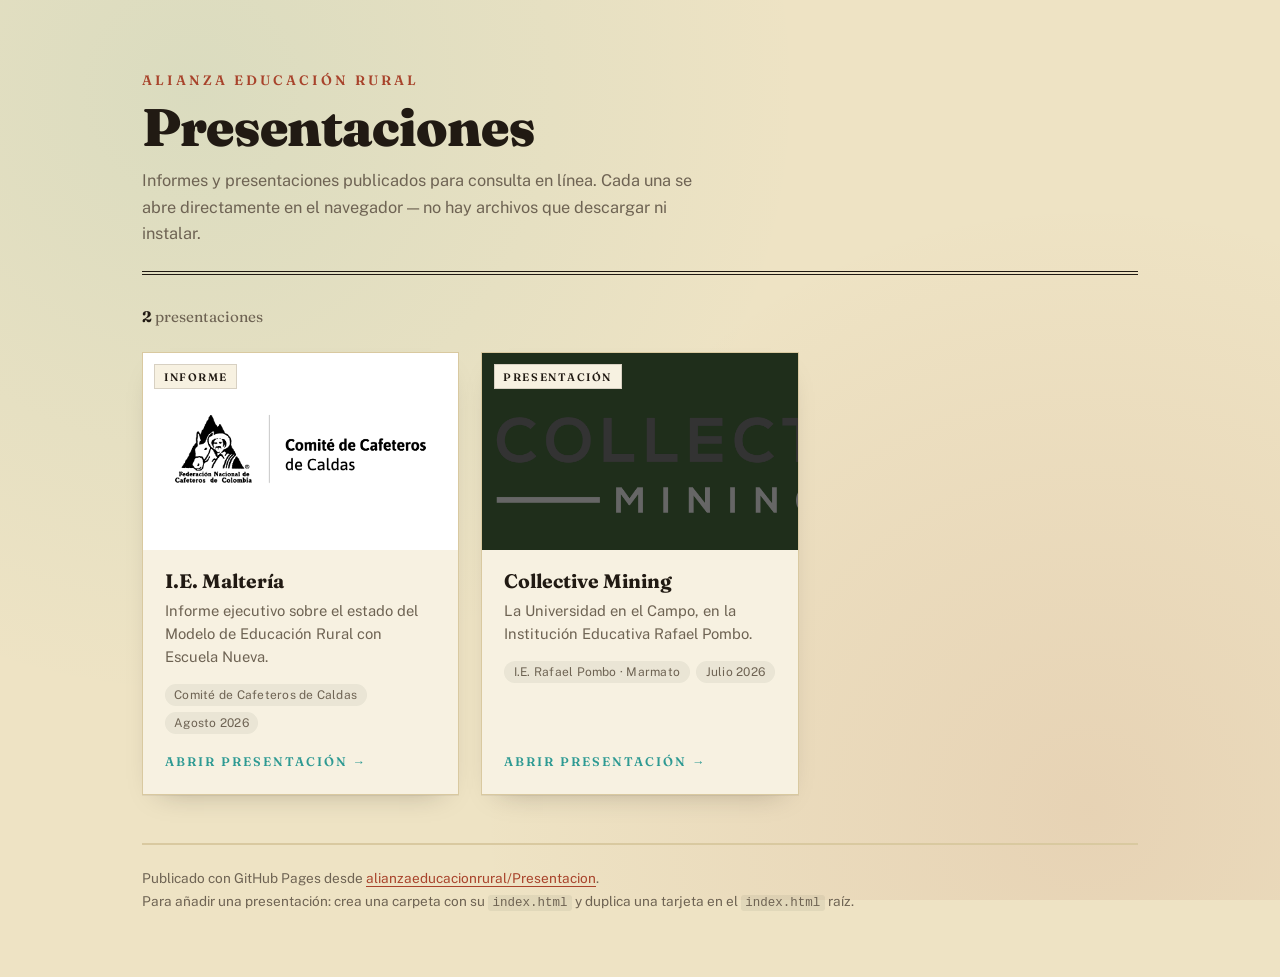
==== index.html @ 2e2f595a "Mejorar el hub e independizar la publicación de Pages Índice raíz: - Tema oscuro, foco visible, enla" ====
<!DOCTYPE html>
<html lang="es">
<head>
<meta charset="UTF-8">
<meta name="viewport" content="width=device-width, initial-scale=1.0">
<title>Presentaciones &mdash; Alianza Educación Rural</title>
<meta name="description" content="Índice de presentaciones e informes publicados por la Alianza Educación Rural. Cada presentación se abre en el navegador, sin descargas.">
<meta name="theme-color" content="#1F2E1B" media="(prefers-color-scheme: light)">
<meta name="theme-color" content="#0F0D09" media="(prefers-color-scheme: dark)">
<meta property="og:type" content="website">
<meta property="og:title" content="Presentaciones — Alianza Educación Rural">
<meta property="og:description" content="Índice de presentaciones e informes publicados por la Alianza Educación Rural.">
<meta property="og:locale" content="es_CO">
<link rel="icon" href="data:image/svg+xml,%3Csvg xmlns='http://www.w3.org/2000/svg' viewBox='0 0 32 32'%3E%3Crect width='32' height='32' rx='7' fill='%231F2E1B'/%3E%3Crect x='6.5' y='8' width='19' height='12.5' rx='2' fill='%23F7F1E1'/%3E%3Crect x='15' y='21.5' width='2' height='3.5' fill='%23F7F1E1'/%3E%3Cpath d='M10 26h12' stroke='%23F7F1E1' stroke-width='2' stroke-linecap='round'/%3E%3C/svg%3E">
<link rel="preconnect" href="https://fonts.googleapis.com">
<link rel="preconnect" href="https://fonts.gstatic.com" crossorigin>
<link href="https://fonts.googleapis.com/css2?family=Fraunces:opsz,wght@9..144,400;9..144,500;9..144,600;9..144,700;9..144,900&family=Public+Sans:wght@400;500;600;700&display=swap" rel="stylesheet">
<style>
  :root{
    --paper:#F7F1E1;
    --paper-deep:#EEE3C4;
    --ink:#211A13;
    --forest:#1F2E1B;
    --clay:#A8432B;
    --teal:#2E9A93;
    --muted:#6E6353;
    --rule:#D9C9A0;
    --chip:rgba(31,46,27,.06);
    --shadow-1:0 1px 0 rgba(33,26,19,.06), 0 12px 28px -18px rgba(33,26,19,.35);
    --shadow-2:0 2px 0 rgba(33,26,19,.08), 0 20px 38px -18px rgba(33,26,19,.45);
    --display:'Fraunces', Georgia, serif;
    --body:'Public Sans', system-ui, sans-serif;
  }

  @media (prefers-color-scheme: dark){
    :root{
      --paper:#1A160F;
      --paper-deep:#12100B;
      --ink:#F2E9D6;
      --forest:#9CC08C;
      --clay:#E8886C;
      --teal:#5FC7BF;
      --muted:#A2957F;
      --rule:#3B3325;
      --chip:rgba(242,233,214,.07);
      --shadow-1:0 1px 0 rgba(0,0,0,.4), 0 12px 28px -18px rgba(0,0,0,.9);
      --shadow-2:0 2px 0 rgba(0,0,0,.5), 0 20px 38px -18px rgba(0,0,0,1);
    }
  }

  *{box-sizing:border-box;}
  html{scroll-behavior:smooth;}
  html,body{margin:0;min-height:100%;}
  body{
    font-family:var(--body);
    color:var(--ink);
    background:
      radial-gradient(circle at 15% 10%, rgba(46,154,147,.10), transparent 45%),
      radial-gradient(circle at 85% 90%, rgba(168,67,43,.10), transparent 45%),
      var(--paper-deep);
    background-attachment:fixed;
    -webkit-font-smoothing:antialiased;
    text-rendering:optimizeLegibility;
  }
  a{color:inherit;text-decoration:none;}
  img{display:block;max-width:100%;}
  :focus-visible{outline:3px solid var(--clay);outline-offset:3px;}

  .skip{
    position:absolute;left:-9999px;top:0;
    background:var(--paper);color:var(--ink);
    padding:.7rem 1rem;border:1px solid var(--rule);z-index:10;
  }
  .skip:focus{left:1rem;top:1rem;}
  .sr-only{position:absolute;width:1px;height:1px;overflow:hidden;clip:rect(0 0 0 0);white-space:nowrap;}

  .wrap{max-width:1060px;margin:0 auto;padding:clamp(2.5rem,6vw,4.5rem) clamp(1.1rem,4vw,2rem) 4rem;}

  header{
    border-bottom:4px double var(--ink);
    padding-bottom:1.6rem;
    margin-bottom:2rem;
  }
  .kicker{
    font-family:var(--display);
    font-size:.85rem;
    font-weight:600;
    letter-spacing:.22em;
    text-transform:uppercase;
    color:var(--clay);
    margin:0 0 .7rem;
  }
  h1{
    font-family:var(--display);
    font-weight:900;
    font-size:clamp(2rem,5vw,3.3rem);
    line-height:1.05;
    letter-spacing:-.015em;
    margin:0;
  }
  .sub{
    margin:.8rem 0 0;
    color:var(--muted);
    max-width:58ch;
    font-size:1.02rem;
    line-height:1.6;
  }

  /* ---------- Barra de control ---------- */
  .toolbar{
    display:flex;
    flex-wrap:wrap;
    align-items:center;
    gap:.9rem 1.2rem;
    margin-bottom:1.6rem;
  }
  .count{
    font-family:var(--display);
    font-size:.95rem;
    color:var(--muted);
    margin:0;
  }
  .count b{color:var(--ink);font-weight:700;}

  .search{
    margin-left:auto;
    position:relative;
    flex:1 1 200px;
    max-width:290px;
  }
  .search input{
    width:100%;
    font-family:inherit;
    font-size:.92rem;
    color:var(--ink);
    background:var(--paper);
    border:1px solid var(--rule);
    border-radius:2px;
    padding:.6rem .8rem .6rem 2.1rem;
  }
  .search input::placeholder{color:var(--muted);opacity:.85;}
  .search input:focus{border-color:var(--clay);}
  .search svg{
    position:absolute;left:.7rem;top:50%;transform:translateY(-50%);
    width:14px;height:14px;stroke:var(--muted);fill:none;stroke-width:2;
    pointer-events:none;
  }
  /* La búsqueda sólo aparece cuando el JS la habilita. */
  .search[hidden]{display:none;}

  /* ---------- Tarjetas ---------- */
  .grid{
    display:grid;
    grid-template-columns:repeat(auto-fill,minmax(290px,1fr));
    gap:1.4rem;
    list-style:none;
    margin:0;
    padding:0;
  }

  .card{
    display:flex;
    flex-direction:column;
    height:100%;
    background:var(--paper);
    border:1px solid var(--rule);
    box-shadow:var(--shadow-1);
    transition:transform .18s ease, box-shadow .18s ease, border-color .18s ease;
  }
  .card:hover,.card:focus-visible{
    transform:translateY(-4px);
    box-shadow:var(--shadow-2);
    border-color:var(--clay);
  }

  .thumb{
    position:relative;
    aspect-ratio:16/10;
    display:flex;
    align-items:center;
    justify-content:center;
    background:#1F2E1B;
    overflow:hidden;
  }
  .thumb img{width:100%;height:100%;object-fit:cover;}
  .thumb.plate{background:#fff;padding:1.6rem 1.8rem;}
  .thumb.plate img{object-fit:contain;}

  .tag{
    position:absolute;top:.7rem;left:.7rem;
    font-family:var(--display);
    font-size:.68rem;
    font-weight:600;
    letter-spacing:.14em;
    text-transform:uppercase;
    color:#211A13;
    background:#F7F1E1;
    border:1px solid rgba(33,26,19,.15);
    padding:.28rem .55rem;
  }

  .card-body{padding:1.25rem 1.35rem 1.45rem;display:flex;flex-direction:column;gap:.45rem;flex:1;}
  .card-title{font-family:var(--display);font-weight:700;font-size:1.22rem;line-height:1.2;margin:0;}
  .card-desc{color:var(--muted);font-size:.92rem;line-height:1.55;margin:0;}

  .card-facts{
    display:flex;flex-wrap:wrap;gap:.4rem;
    margin:.5rem 0 0;padding:0;list-style:none;
  }
  .card-facts li{
    font-size:.75rem;
    letter-spacing:.02em;
    color:var(--muted);
    background:var(--chip);
    border-radius:999px;
    padding:.24rem .6rem;
  }

  .card-meta{
    margin:auto 0 0;
    padding-top:.85rem;
    font-family:var(--display);
    font-size:.78rem;
    font-weight:600;
    letter-spacing:.16em;
    text-transform:uppercase;
    color:var(--teal);
    transition:color .18s ease;
  }
  .card:hover .card-meta,.card:focus-visible .card-meta{color:var(--clay);}

  .empty{
    display:none;
    padding:2.5rem 0;
    color:var(--muted);
    font-size:.95rem;
  }
  .empty.on{display:block;}

  footer{
    margin-top:3rem;
    padding-top:1.4rem;
    border-top:2px solid var(--rule);
    color:var(--muted);
    font-size:.85rem;
    line-height:1.7;
  }
  footer a{color:var(--clay);text-decoration:underline;text-underline-offset:3px;}
  footer code{
    font-size:.92em;
    background:var(--chip);
    padding:.1em .35em;
    border-radius:3px;
  }

  @media (prefers-reduced-motion: reduce){
    html{scroll-behavior:auto;}
    *{transition:none !important;}
    .card:hover{transform:none;}
  }
</style>
</head>
<body>
  <a class="skip" href="#listado">Saltar al listado</a>

  <div class="wrap">
    <header>
      <p class="kicker">Alianza Educación Rural</p>
      <h1>Presentaciones</h1>
      <p class="sub">Informes y presentaciones publicados para consulta en línea. Cada una se abre directamente en el navegador &mdash; no hay archivos que descargar ni instalar.</p>
    </header>

    <div class="toolbar">
      <p class="count"><b id="total">2</b> <span id="total-label">presentaciones</span></p>
      <div class="search" id="search-box" hidden>
        <svg viewBox="0 0 24 24" aria-hidden="true"><circle cx="11" cy="11" r="7"/><path d="M20 20l-3.5-3.5"/></svg>
        <label class="sr-only" for="q">Buscar presentación</label>
        <input id="q" type="search" placeholder="Buscar por título o entidad…" autocomplete="off">
      </div>
    </div>

    <ul class="grid" id="listado">
      <li data-search="I.E. Maltería informe ejecutivo escuela nueva comité de cafeteros de caldas manizales educación rural">
        <a class="card" href="./malteria/">
          <div class="thumb plate">
            <img src="./malteria/comite-cafeteros.png" alt="" width="320" height="200" loading="lazy">
            <span class="tag">Informe</span>
          </div>
          <div class="card-body">
            <h2 class="card-title">I.E. Maltería</h2>
            <p class="card-desc">Informe ejecutivo sobre el estado del Modelo de Educación Rural con Escuela Nueva.</p>
            <ul class="card-facts">
              <li>Comité de Cafeteros de Caldas</li>
              <li>Agosto 2026</li>
            </ul>
            <p class="card-meta">Abrir presentación &rarr;</p>
          </div>
        </a>
      </li>

      <li data-search="collective mining universidad en el campo institución educativa rafael pombo marmato caldas">
        <a class="card" href="./collective-mining/">
          <div class="thumb">
            <img src="./collective-mining/collective-mining-logo.png" alt="" width="320" height="200" loading="lazy">
            <span class="tag">Presentación</span>
          </div>
          <div class="card-body">
            <h2 class="card-title">Collective Mining</h2>
            <p class="card-desc">La Universidad en el Campo, en la Institución Educativa Rafael Pombo.</p>
            <ul class="card-facts">
              <li>I.E. Rafael Pombo &middot; Marmato</li>
              <li>Julio 2026</li>
            </ul>
            <p class="card-meta">Abrir presentación &rarr;</p>
          </div>
        </a>
      </li>
    </ul>

    <p class="empty" id="empty">Ninguna presentación coincide con la búsqueda.</p>

    <footer>
      Publicado con GitHub Pages desde <a href="https://github.com/alianzaeducacionrural/Presentacion">alianzaeducacionrural/Presentacion</a>.<br>
      Para añadir una presentación: crea una carpeta con su <code>index.html</code> y duplica una tarjeta en el <code>index.html</code> raíz.
    </footer>
  </div>

  <script>
    (function(){
      var items = Array.prototype.slice.call(document.querySelectorAll('#listado > li'));
      var total = document.getElementById('total');
      var label = document.getElementById('total-label');
      var empty = document.getElementById('empty');
      var box   = document.getElementById('search-box');
      var input = document.getElementById('q');

      function setCount(n){
        total.textContent = n;
        label.textContent = n === 1 ? 'presentación' : 'presentaciones';
      }

      setCount(items.length);

      // La búsqueda sólo vale la pena cuando hay varias tarjetas.
      if (items.length < 3) return;
      box.hidden = false;

      function normalize(s){
        return s.toLowerCase().normalize('NFD').replace(/[\u0300-\u036f]/g, '');
      }

      input.addEventListener('input', function(){
        var q = normalize(input.value.trim());
        var shown = 0;
        items.forEach(function(li){
          var hay = normalize(li.dataset.search + ' ' + li.textContent);
          var match = !q || hay.indexOf(q) !== -1;
          li.hidden = !match;
          if (match) shown++;
        });
        setCount(shown);
        empty.classList.toggle('on', shown === 0);
      });
    })();
  </script>
</body>
</html>
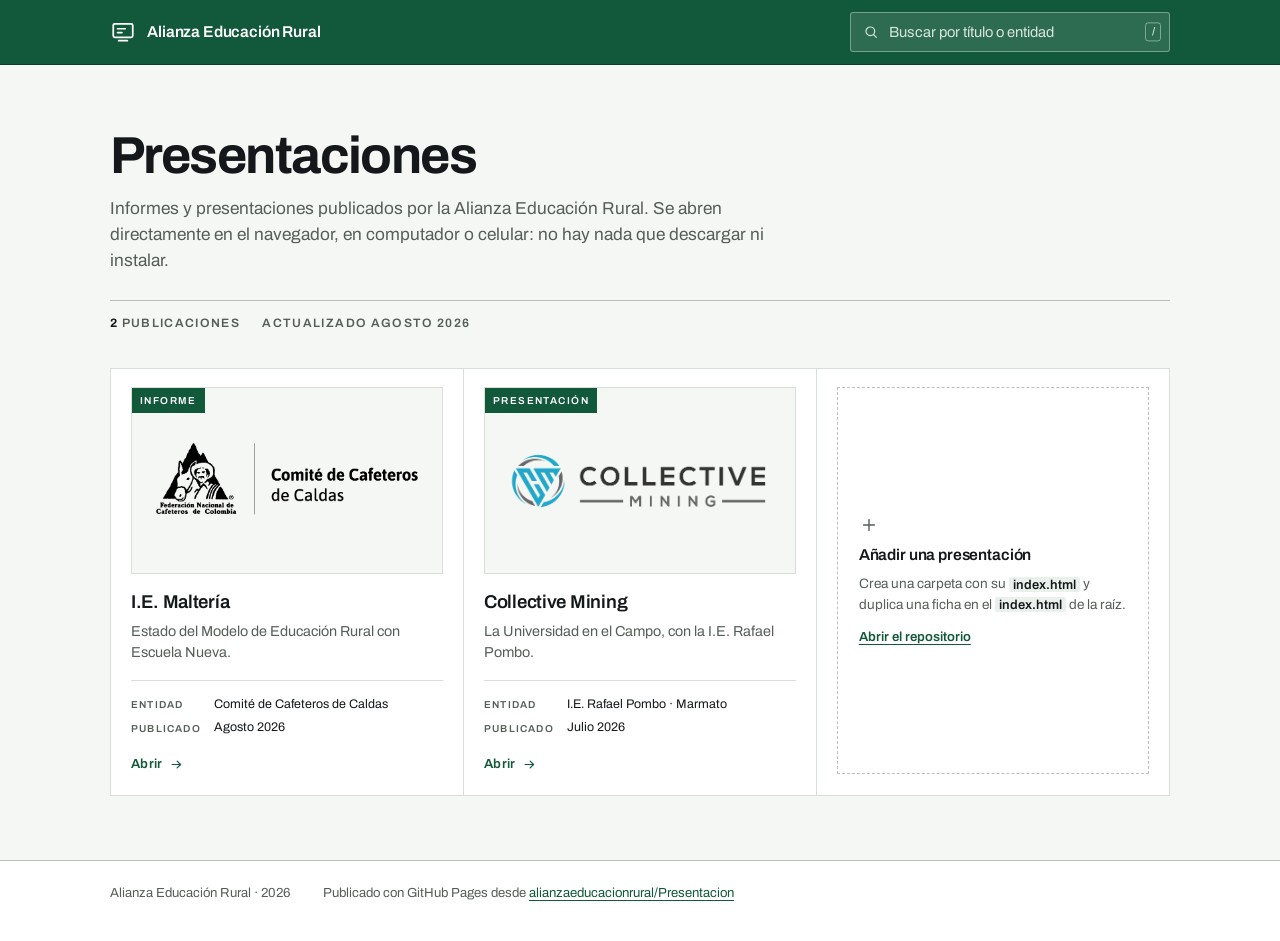
==== commit ac111cb0: "Rediseñar el índice raíz como pliego institucional Se reemplaza el mundo visual anterior (papel crem" ====
--- a/index.html
+++ b/index.html
@@ -3,363 +3,471 @@
 <head>
 <meta charset="UTF-8">
 <meta name="viewport" content="width=device-width, initial-scale=1.0">
-<title>Presentaciones &mdash; Alianza Educación Rural</title>
-<meta name="description" content="Índice de presentaciones e informes publicados por la Alianza Educación Rural. Cada presentación se abre en el navegador, sin descargas.">
-<meta name="theme-color" content="#1F2E1B" media="(prefers-color-scheme: light)">
-<meta name="theme-color" content="#0F0D09" media="(prefers-color-scheme: dark)">
+<title>Presentaciones · Alianza Educación Rural</title>
+<meta name="description" content="Repositorio de presentaciones e informes de la Alianza Educación Rural. Se abren en el navegador, sin descargas ni instalaciones.">
+<meta name="theme-color" content="#12583A">
 <meta property="og:type" content="website">
-<meta property="og:title" content="Presentaciones — Alianza Educación Rural">
-<meta property="og:description" content="Índice de presentaciones e informes publicados por la Alianza Educación Rural.">
+<meta property="og:title" content="Presentaciones · Alianza Educación Rural">
+<meta property="og:description" content="Repositorio de presentaciones e informes de la Alianza Educación Rural.">
 <meta property="og:locale" content="es_CO">
-<link rel="icon" href="data:image/svg+xml,%3Csvg xmlns='http://www.w3.org/2000/svg' viewBox='0 0 32 32'%3E%3Crect width='32' height='32' rx='7' fill='%231F2E1B'/%3E%3Crect x='6.5' y='8' width='19' height='12.5' rx='2' fill='%23F7F1E1'/%3E%3Crect x='15' y='21.5' width='2' height='3.5' fill='%23F7F1E1'/%3E%3Cpath d='M10 26h12' stroke='%23F7F1E1' stroke-width='2' stroke-linecap='round'/%3E%3C/svg%3E">
+<link rel="icon" href="data:image/svg+xml,%3Csvg xmlns='http://www.w3.org/2000/svg' viewBox='0 0 24 24'%3E%3Crect width='24' height='24' rx='4' fill='%2312583A'/%3E%3Cg fill='none' stroke='%23fff' stroke-width='1.6' stroke-linecap='round'%3E%3Crect x='4' y='5.5' width='16' height='11' rx='1.5'/%3E%3Cpath d='M8.5 19h7M7.5 9.5h6M7.5 12.5h3.5'/%3E%3C/g%3E%3C/svg%3E">
 <link rel="preconnect" href="https://fonts.googleapis.com">
 <link rel="preconnect" href="https://fonts.gstatic.com" crossorigin>
-<link href="https://fonts.googleapis.com/css2?family=Fraunces:opsz,wght@9..144,400;9..144,500;9..144,600;9..144,700;9..144,900&family=Public+Sans:wght@400;500;600;700&display=swap" rel="stylesheet">
+<link href="https://fonts.googleapis.com/css2?family=Archivo:wght@400;500;600;700&display=swap" rel="stylesheet">
 <style>
   :root{
-    --paper:#F7F1E1;
-    --paper-deep:#EEE3C4;
-    --ink:#211A13;
-    --forest:#1F2E1B;
-    --clay:#A8432B;
-    --teal:#2E9A93;
-    --muted:#6E6353;
-    --rule:#D9C9A0;
-    --chip:rgba(31,46,27,.06);
-    --shadow-1:0 1px 0 rgba(33,26,19,.06), 0 12px 28px -18px rgba(33,26,19,.35);
-    --shadow-2:0 2px 0 rgba(33,26,19,.08), 0 20px 38px -18px rgba(33,26,19,.45);
-    --display:'Fraunces', Georgia, serif;
-    --body:'Public Sans', system-ui, sans-serif;
-  }
-
-  @media (prefers-color-scheme: dark){
-    :root{
-      --paper:#1A160F;
-      --paper-deep:#12100B;
-      --ink:#F2E9D6;
-      --forest:#9CC08C;
-      --clay:#E8886C;
-      --teal:#5FC7BF;
-      --muted:#A2957F;
-      --rule:#3B3325;
-      --chip:rgba(242,233,214,.07);
-      --shadow-1:0 1px 0 rgba(0,0,0,.4), 0 12px 28px -18px rgba(0,0,0,.9);
-      --shadow-2:0 2px 0 rgba(0,0,0,.5), 0 20px 38px -18px rgba(0,0,0,1);
-    }
+    --verde:#12583A;
+    --verde-hondo:#0C3D28;
+    --verde-claro:#EAF1EC;
+
+    --tinta:#14181B;
+    --tinta-media:#565E58;
+    --papel:#FFFFFF;
+    --papel-2:#F5F7F4;
+    --filete:#D8DED8;
+    --filete-firme:#B9C2B9;
+
+    --ui:'Archivo', system-ui, -apple-system, 'Segoe UI', sans-serif;
+    --barra:64px;
+    --salida:cubic-bezier(.16,1,.3,1);
   }
 
   *{box-sizing:border-box;}
-  html{scroll-behavior:smooth;}
-  html,body{margin:0;min-height:100%;}
+  html,body{margin:0;}
+  html{min-height:100%;}
   body{
-    font-family:var(--body);
-    color:var(--ink);
-    background:
-      radial-gradient(circle at 15% 10%, rgba(46,154,147,.10), transparent 45%),
-      radial-gradient(circle at 85% 90%, rgba(168,67,43,.10), transparent 45%),
-      var(--paper-deep);
-    background-attachment:fixed;
+    min-height:100vh;
+    display:flex;flex-direction:column;
+    font-family:var(--ui);
+    font-size:16px;
+    line-height:1.5;
+    color:var(--tinta);
+    background:var(--papel-2);
     -webkit-font-smoothing:antialiased;
     text-rendering:optimizeLegibility;
   }
+  img{display:block;max-width:100%;}
   a{color:inherit;text-decoration:none;}
-  img{display:block;max-width:100%;}
-  :focus-visible{outline:3px solid var(--clay);outline-offset:3px;}
-
-  .skip{
-    position:absolute;left:-9999px;top:0;
-    background:var(--paper);color:var(--ink);
-    padding:.7rem 1rem;border:1px solid var(--rule);z-index:10;
-  }
-  .skip:focus{left:1rem;top:1rem;}
-  .sr-only{position:absolute;width:1px;height:1px;overflow:hidden;clip:rect(0 0 0 0);white-space:nowrap;}
-
-  .wrap{max-width:1060px;margin:0 auto;padding:clamp(2.5rem,6vw,4.5rem) clamp(1.1rem,4vw,2rem) 4rem;}
-
-  header{
-    border-bottom:4px double var(--ink);
-    padding-bottom:1.6rem;
-    margin-bottom:2rem;
-  }
-  .kicker{
-    font-family:var(--display);
-    font-size:.85rem;
-    font-weight:600;
-    letter-spacing:.22em;
-    text-transform:uppercase;
-    color:var(--clay);
-    margin:0 0 .7rem;
-  }
+  h1,h2,p,dl,dd,dt,ul{margin:0;padding:0;}
+  ul{list-style:none;}
+  :focus-visible{outline:2px solid var(--verde);outline-offset:3px;border-radius:2px;}
+
+  .salto{
+    position:absolute;left:-9999px;top:0;z-index:20;
+    background:var(--papel);color:var(--tinta);
+    padding:.7rem 1rem;border:1px solid var(--filete-firme);
+  }
+  .salto:focus{left:1rem;top:1rem;}
+  .oculto{position:absolute;width:1px;height:1px;overflow:hidden;clip-path:inset(50%);white-space:nowrap;}
+
+  .limite{width:100%;max-width:1140px;margin:0 auto;padding:0 clamp(1rem,4vw,2.5rem);}
+  main.limite{flex:1;}
+
+  /* ============ Banda institucional ============ */
+  .barra{
+    position:sticky;top:0;z-index:10;
+    background:var(--verde);
+    color:#fff;
+    border-bottom:1px solid var(--verde-hondo);
+  }
+  .barra .limite{
+    min-height:var(--barra);
+    display:flex;align-items:center;gap:1.5rem;
+    padding-top:.7rem;padding-bottom:.7rem;
+    flex-wrap:wrap;
+  }
+  .sello{display:flex;align-items:center;gap:.7rem;margin-right:auto;}
+  .sello svg{width:26px;height:26px;flex:none;color:#fff;}
+  .sello b{
+    font-weight:600;font-size:.98rem;letter-spacing:-.01em;
+    white-space:nowrap;
+  }
+
+  .buscador{position:relative;flex:0 1 320px;min-width:190px;}
+  .buscador > svg{
+    position:absolute;left:.8rem;top:50%;transform:translateY(-50%);
+    width:16px;height:16px;color:rgba(255,255,255,.8);pointer-events:none;
+  }
+  .buscador input{
+    width:100%;font:inherit;font-size:.92rem;
+    color:#fff;background:rgba(255,255,255,.12);
+    border:1px solid rgba(255,255,255,.34);border-radius:3px;
+    padding:.52rem 2.6rem .52rem 2.4rem;
+    transition:background .15s ease,border-color .15s ease;
+  }
+  .buscador input::placeholder{color:rgba(255,255,255,.82);}
+  .buscador input:hover{background:rgba(255,255,255,.18);}
+  .buscador input:focus{
+    background:rgba(0,0,0,.2);
+    border-color:#fff;outline:none;
+  }
+  .buscador input::-webkit-search-cancel-button{appearance:none;-webkit-appearance:none;}
+  .buscador kbd{
+    position:absolute;right:.55rem;top:50%;transform:translateY(-50%);
+    font:inherit;font-size:.68rem;font-weight:600;line-height:1;
+    color:rgba(255,255,255,.8);
+    border:1px solid rgba(255,255,255,.4);border-radius:3px;
+    padding:.2rem .35rem;pointer-events:none;
+    transition:opacity .12s ease;
+  }
+  .buscador input:focus ~ kbd,
+  .buscador input:not(:placeholder-shown) ~ kbd{opacity:0;}
+
+  /* ============ Encabezado de página ============ */
+  .portada{padding:clamp(2.4rem,6vw,4rem) 0 clamp(1.6rem,3vw,2.2rem);}
   h1{
-    font-family:var(--display);
-    font-weight:900;
-    font-size:clamp(2rem,5vw,3.3rem);
-    line-height:1.05;
-    letter-spacing:-.015em;
-    margin:0;
-  }
-  .sub{
-    margin:.8rem 0 0;
-    color:var(--muted);
-    max-width:58ch;
-    font-size:1.02rem;
-    line-height:1.6;
-  }
-
-  /* ---------- Barra de control ---------- */
-  .toolbar{
-    display:flex;
-    flex-wrap:wrap;
-    align-items:center;
-    gap:.9rem 1.2rem;
-    margin-bottom:1.6rem;
-  }
-  .count{
-    font-family:var(--display);
-    font-size:.95rem;
-    color:var(--muted);
-    margin:0;
-  }
-  .count b{color:var(--ink);font-weight:700;}
-
-  .search{
-    margin-left:auto;
+    font-size:clamp(2.1rem,5.5vw,3.25rem);
+    font-weight:700;letter-spacing:-.03em;line-height:1.02;
+  }
+  .entrada{
+    margin-top:.9rem;max-width:66ch;
+    font-size:clamp(1rem,1.4vw,1.08rem);
+    color:var(--tinta-media);
+  }
+
+  .estado{
+    display:flex;flex-wrap:wrap;align-items:baseline;gap:.5rem 1.4rem;
+    margin-top:1.6rem;padding-top:.85rem;
+    border-top:1px solid var(--filete-firme);
+    font-size:.76rem;font-weight:600;
+    letter-spacing:.11em;text-transform:uppercase;
+    color:var(--tinta-media);
+  }
+  .estado b{color:var(--tinta);font-weight:700;}
+  .estado .limpiar{
+    margin-left:auto;font:inherit;color:var(--verde);
+    background:none;border:none;padding:0;cursor:pointer;
+    text-decoration:underline;text-underline-offset:3px;
+  }
+  .estado .limpiar[hidden]{display:none;}
+
+  /* ============ Pliego de fichas ============ */
+  .pliego{
+    display:grid;
+    grid-template-columns:repeat(auto-fill,minmax(272px,1fr));
+    gap:1px;
+    background:var(--filete);
+    border:1px solid var(--filete);
+    margin-bottom:clamp(2.5rem,6vw,4rem);
+  }
+  .pliego[hidden]{display:none;}
+  .pliego > li{background:var(--papel);}
+  .pliego > li[hidden]{display:none;}
+
+  .ficha{
+    display:flex;flex-direction:column;height:100%;
+    padding:1.15rem 1.25rem 1.3rem;
+    transition:background .16s ease;
+  }
+  a.ficha:hover{background:var(--papel-2);}
+
+  .lamina{
     position:relative;
-    flex:1 1 200px;
-    max-width:290px;
-  }
-  .search input{
-    width:100%;
-    font-family:inherit;
-    font-size:.92rem;
-    color:var(--ink);
-    background:var(--paper);
-    border:1px solid var(--rule);
-    border-radius:2px;
-    padding:.6rem .8rem .6rem 2.1rem;
-  }
-  .search input::placeholder{color:var(--muted);opacity:.85;}
-  .search input:focus{border-color:var(--clay);}
-  .search svg{
-    position:absolute;left:.7rem;top:50%;transform:translateY(-50%);
-    width:14px;height:14px;stroke:var(--muted);fill:none;stroke-width:2;
-    pointer-events:none;
-  }
-  /* La búsqueda sólo aparece cuando el JS la habilita. */
-  .search[hidden]{display:none;}
-
-  /* ---------- Tarjetas ---------- */
-  .grid{
-    display:grid;
-    grid-template-columns:repeat(auto-fill,minmax(290px,1fr));
-    gap:1.4rem;
-    list-style:none;
-    margin:0;
-    padding:0;
-  }
-
-  .card{
-    display:flex;
-    flex-direction:column;
+    aspect-ratio:5/3;
+    display:flex;align-items:center;justify-content:center;
+    background:var(--papel-2);
+    border:1px solid var(--filete);
+    padding:1.3rem;
+    margin-bottom:1.05rem;
+    overflow:hidden;
+  }
+  a.ficha:hover .lamina{background:var(--papel);}
+  .lamina img{max-height:100%;width:auto;object-fit:contain;}
+
+  .clase{
+    position:absolute;top:0;left:0;
+    background:var(--verde);color:#fff;
+    font-size:.63rem;font-weight:600;
+    letter-spacing:.14em;text-transform:uppercase;
+    padding:.3rem .5rem;
+  }
+
+  .titulo{
+    font-size:1.16rem;font-weight:600;letter-spacing:-.015em;line-height:1.25;
+  }
+  .resumen{
+    margin-top:.4rem;
+    font-size:.9rem;color:var(--tinta-media);
+  }
+
+  .campos{
+    display:grid;grid-template-columns:auto 1fr;gap:.3rem .8rem;
+    margin-top:1rem;padding-top:.85rem;
+    border-top:1px solid var(--filete);
+    font-size:.78rem;
+  }
+  .campos dt{
+    font-size:.63rem;font-weight:600;
+    letter-spacing:.12em;text-transform:uppercase;
+    color:var(--tinta-media);
+    padding-top:.18rem;
+  }
+  .campos dd{color:var(--tinta);}
+
+  .abrir{
+    display:flex;align-items:center;gap:.4rem;
+    margin-top:auto;padding-top:1.1rem;
+    font-size:.82rem;font-weight:600;
+    letter-spacing:.02em;color:var(--verde);
+  }
+  .abrir svg{width:15px;height:15px;transition:transform .18s var(--salida);}
+  a.ficha:hover .abrir svg{transform:translateX(4px);}
+
+  /* Nota operativa: no es una publicación, por eso no se cuenta ni se filtra. */
+  .nota{padding:1.15rem 1.25rem 1.3rem;}
+  .nota .marco{
     height:100%;
-    background:var(--paper);
-    border:1px solid var(--rule);
-    box-shadow:var(--shadow-1);
-    transition:transform .18s ease, box-shadow .18s ease, border-color .18s ease;
-  }
-  .card:hover,.card:focus-visible{
-    transform:translateY(-4px);
-    box-shadow:var(--shadow-2);
-    border-color:var(--clay);
-  }
-
-  .thumb{
-    position:relative;
-    aspect-ratio:16/10;
-    display:flex;
-    align-items:center;
-    justify-content:center;
-    background:#1F2E1B;
-    overflow:hidden;
-  }
-  .thumb img{width:100%;height:100%;object-fit:cover;}
-  .thumb.plate{background:#fff;padding:1.6rem 1.8rem;}
-  .thumb.plate img{object-fit:contain;}
-
-  .tag{
-    position:absolute;top:.7rem;left:.7rem;
-    font-family:var(--display);
-    font-size:.68rem;
-    font-weight:600;
-    letter-spacing:.14em;
-    text-transform:uppercase;
-    color:#211A13;
-    background:#F7F1E1;
-    border:1px solid rgba(33,26,19,.15);
-    padding:.28rem .55rem;
-  }
-
-  .card-body{padding:1.25rem 1.35rem 1.45rem;display:flex;flex-direction:column;gap:.45rem;flex:1;}
-  .card-title{font-family:var(--display);font-weight:700;font-size:1.22rem;line-height:1.2;margin:0;}
-  .card-desc{color:var(--muted);font-size:.92rem;line-height:1.55;margin:0;}
-
-  .card-facts{
-    display:flex;flex-wrap:wrap;gap:.4rem;
-    margin:.5rem 0 0;padding:0;list-style:none;
-  }
-  .card-facts li{
-    font-size:.75rem;
-    letter-spacing:.02em;
-    color:var(--muted);
-    background:var(--chip);
-    border-radius:999px;
-    padding:.24rem .6rem;
-  }
-
-  .card-meta{
-    margin:auto 0 0;
-    padding-top:.85rem;
-    font-family:var(--display);
-    font-size:.78rem;
-    font-weight:600;
-    letter-spacing:.16em;
-    text-transform:uppercase;
-    color:var(--teal);
-    transition:color .18s ease;
-  }
-  .card:hover .card-meta,.card:focus-visible .card-meta{color:var(--clay);}
-
-  .empty{
+    border:1px dashed var(--filete-firme);
+    padding:1.5rem 1.3rem;
+    display:flex;flex-direction:column;justify-content:center;gap:.5rem;
+  }
+  .nota svg{width:20px;height:20px;color:var(--tinta-media);}
+  .nota h2{font-size:.98rem;font-weight:600;letter-spacing:-.01em;}
+  .nota p{font-size:.85rem;color:var(--tinta-media);}
+  .nota a{
+    align-self:flex-start;margin-top:.25rem;
+    font-size:.82rem;font-weight:600;color:var(--verde);
+    text-decoration:underline;text-underline-offset:3px;
+  }
+  .nota code{
+    font-family:var(--ui);font-weight:600;font-size:.95em;
+    color:var(--tinta);background:var(--verde-claro);
+    padding:.05em .3em;border-radius:2px;
+  }
+
+  .vacio{
     display:none;
-    padding:2.5rem 0;
-    color:var(--muted);
-    font-size:.95rem;
-  }
-  .empty.on{display:block;}
-
-  footer{
-    margin-top:3rem;
-    padding-top:1.4rem;
-    border-top:2px solid var(--rule);
-    color:var(--muted);
-    font-size:.85rem;
-    line-height:1.7;
-  }
-  footer a{color:var(--clay);text-decoration:underline;text-underline-offset:3px;}
-  footer code{
-    font-size:.92em;
-    background:var(--chip);
-    padding:.1em .35em;
-    border-radius:3px;
-  }
-
-  @media (prefers-reduced-motion: reduce){
-    html{scroll-behavior:auto;}
-    *{transition:none !important;}
-    .card:hover{transform:none;}
+    padding:3.5rem 1.5rem;text-align:center;
+    background:var(--papel);border:1px solid var(--filete);
+    margin-bottom:clamp(2.5rem,6vw,4rem);
+    color:var(--tinta-media);font-size:.95rem;
+  }
+  .vacio.activo{display:block;}
+  .vacio b{display:block;color:var(--tinta);font-size:1.05rem;font-weight:600;letter-spacing:-.01em;}
+  .vacio p{margin-top:.35rem;}
+  .vacio button{
+    margin-top:1.1rem;font:inherit;font-size:.85rem;font-weight:600;
+    color:#fff;background:var(--verde);
+    border:1px solid var(--verde);border-radius:3px;
+    padding:.5rem .9rem;cursor:pointer;
+    transition:background .15s ease;
+  }
+  .vacio button:hover{background:var(--verde-hondo);}
+
+  /* ============ Pie ============ */
+  .pie{
+    border-top:1px solid var(--filete-firme);
+    background:var(--papel);
+  }
+  .pie .limite{
+    display:flex;flex-wrap:wrap;gap:.5rem 2rem;
+    padding-top:1.4rem;padding-bottom:2.4rem;
+    font-size:.82rem;color:var(--tinta-media);
+  }
+  .pie a{color:var(--verde);text-decoration:underline;text-underline-offset:3px;}
+
+  /* ============ Movimiento ============ */
+  @media (prefers-reduced-motion: no-preference){
+    .pliego > li{animation:entra .55s var(--salida) backwards;}
+    .pliego > li:nth-child(1){animation-delay:.02s;}
+    .pliego > li:nth-child(2){animation-delay:.09s;}
+    .pliego > li:nth-child(3){animation-delay:.16s;}
+    .pliego > li:nth-child(n+4){animation-delay:.22s;}
+  }
+  @keyframes entra{
+    from{opacity:0;transform:translateY(10px);}
+    to{opacity:1;transform:none;}
+  }
+
+  @media (max-width:560px){
+    .barra .limite{gap:.8rem;}
+    .sello{margin-right:0;width:100%;}
+    .buscador{flex:1 1 100%;}
+    .estado .limpiar{margin-left:0;}
   }
 </style>
 </head>
 <body>
-  <a class="skip" href="#listado">Saltar al listado</a>
-
-  <div class="wrap">
-    <header>
-      <p class="kicker">Alianza Educación Rural</p>
-      <h1>Presentaciones</h1>
-      <p class="sub">Informes y presentaciones publicados para consulta en línea. Cada una se abre directamente en el navegador &mdash; no hay archivos que descargar ni instalar.</p>
-    </header>
-
-    <div class="toolbar">
-      <p class="count"><b id="total">2</b> <span id="total-label">presentaciones</span></p>
-      <div class="search" id="search-box" hidden>
-        <svg viewBox="0 0 24 24" aria-hidden="true"><circle cx="11" cy="11" r="7"/><path d="M20 20l-3.5-3.5"/></svg>
-        <label class="sr-only" for="q">Buscar presentación</label>
-        <input id="q" type="search" placeholder="Buscar por título o entidad…" autocomplete="off">
+<!--
+  THESIS: un repositorio institucional que se lee como un pliego de fichas
+  técnicas; rechaza la galería de tarjetas flotantes sobre fondo crema.
+  OWN-WORLD: papel blanco, filetes de 1px formando una retícula continua sin
+  sombras, banda verde institucional (#12583A) que sostiene marca y búsqueda,
+  Archivo 400-700, rótulos en versalitas de 11px.
+  STORY: quien llega ve qué hay publicado, de quién es y de cuándo, y entra
+  en un clic; el buscador queda siempre a mano.
+  FIRST VIEWPORT: banda verde fija con sello y buscador; debajo el título a
+  gran escala, la entrada, la línea de estado con el conteo y el pliego de
+  fichas enmarcado.
+  FORM: pliego de fichas. Dirección fijada por el usuario ("institucional
+  claro"), así que no se tiró el dado de concept-seed.
+  FINISH: unreviewed and undocumented is unfinished; this build ends with the
+  finish review, the verdict, and DESIGN.md
+-->
+  <a class="salto" href="#pliego">Saltar al listado</a>
+
+  <header class="barra">
+    <div class="limite">
+      <span class="sello">
+        <svg viewBox="0 0 24 24" fill="none" stroke="currentColor" stroke-width="1.6" stroke-linecap="round" aria-hidden="true">
+          <rect x="3" y="4.5" width="18" height="12.5" rx="1.5"/>
+          <path d="M8 20h8M7 9h7M7 12.5h4"/>
+        </svg>
+        <b>Alianza Educación Rural</b>
+      </span>
+
+      <div class="buscador">
+        <svg viewBox="0 0 24 24" fill="none" stroke="currentColor" stroke-width="1.8" stroke-linecap="round" aria-hidden="true">
+          <circle cx="11" cy="11" r="6.5"/><path d="M20 20l-3.8-3.8"/>
+        </svg>
+        <label class="oculto" for="q">Buscar presentación</label>
+        <input id="q" type="search" placeholder="Buscar por título o entidad" autocomplete="off">
+        <kbd>/</kbd>
       </div>
     </div>
-
-    <ul class="grid" id="listado">
-      <li data-search="I.E. Maltería informe ejecutivo escuela nueva comité de cafeteros de caldas manizales educación rural">
-        <a class="card" href="./malteria/">
-          <div class="thumb plate">
-            <img src="./malteria/comite-cafeteros.png" alt="" width="320" height="200" loading="lazy">
-            <span class="tag">Informe</span>
-          </div>
-          <div class="card-body">
-            <h2 class="card-title">I.E. Maltería</h2>
-            <p class="card-desc">Informe ejecutivo sobre el estado del Modelo de Educación Rural con Escuela Nueva.</p>
-            <ul class="card-facts">
-              <li>Comité de Cafeteros de Caldas</li>
-              <li>Agosto 2026</li>
-            </ul>
-            <p class="card-meta">Abrir presentación &rarr;</p>
-          </div>
+  </header>
+
+  <main class="limite">
+    <div class="portada">
+      <h1>Presentaciones</h1>
+      <p class="entrada">Informes y presentaciones publicados por la Alianza Educación Rural. Se abren directamente en el navegador, en computador o celular: no hay nada que descargar ni instalar.</p>
+
+      <p class="estado">
+        <span><b id="conteo">2</b> <span id="conteo-texto">publicaciones</span></span>
+        <span>Actualizado agosto 2026</span>
+        <button class="limpiar" id="limpiar" type="button" hidden>Quitar filtro</button>
+      </p>
+    </div>
+
+    <ul class="pliego" id="pliego">
+      <li data-buscar="malteria informe ejecutivo escuela nueva comite de cafeteros de caldas manizales educacion rural">
+        <a class="ficha" href="./malteria/">
+          <span class="lamina">
+            <img src="./malteria/comite-cafeteros.png" alt="" width="320" height="192" loading="lazy">
+            <span class="clase">Informe</span>
+          </span>
+          <h2 class="titulo">I.E. Maltería</h2>
+          <p class="resumen">Estado del Modelo de Educación Rural con Escuela Nueva.</p>
+          <dl class="campos">
+            <dt>Entidad</dt><dd>Comité de Cafeteros de Caldas</dd>
+            <dt>Publicado</dt><dd>Agosto 2026</dd>
+          </dl>
+          <span class="abrir">Abrir
+            <svg viewBox="0 0 24 24" fill="none" stroke="currentColor" stroke-width="1.9" stroke-linecap="round" stroke-linejoin="round" aria-hidden="true">
+              <path d="M5 12h13M13 6.5l5.5 5.5-5.5 5.5"/>
+            </svg>
+          </span>
         </a>
       </li>
 
-      <li data-search="collective mining universidad en el campo institución educativa rafael pombo marmato caldas">
-        <a class="card" href="./collective-mining/">
-          <div class="thumb">
-            <img src="./collective-mining/collective-mining-logo.png" alt="" width="320" height="200" loading="lazy">
-            <span class="tag">Presentación</span>
-          </div>
-          <div class="card-body">
-            <h2 class="card-title">Collective Mining</h2>
-            <p class="card-desc">La Universidad en el Campo, en la Institución Educativa Rafael Pombo.</p>
-            <ul class="card-facts">
-              <li>I.E. Rafael Pombo &middot; Marmato</li>
-              <li>Julio 2026</li>
-            </ul>
-            <p class="card-meta">Abrir presentación &rarr;</p>
-          </div>
+      <li data-buscar="collective mining la universidad en el campo institucion educativa rafael pombo marmato caldas">
+        <a class="ficha" href="./collective-mining/">
+          <span class="lamina">
+            <img src="./collective-mining/collective-mining-logo.png" alt="" width="320" height="192" loading="lazy">
+            <span class="clase">Presentación</span>
+          </span>
+          <h2 class="titulo">Collective Mining</h2>
+          <p class="resumen">La Universidad en el Campo, con la I.E. Rafael Pombo.</p>
+          <dl class="campos">
+            <dt>Entidad</dt><dd>I.E. Rafael Pombo · Marmato</dd>
+            <dt>Publicado</dt><dd>Julio 2026</dd>
+          </dl>
+          <span class="abrir">Abrir
+            <svg viewBox="0 0 24 24" fill="none" stroke="currentColor" stroke-width="1.9" stroke-linecap="round" stroke-linejoin="round" aria-hidden="true">
+              <path d="M5 12h13M13 6.5l5.5 5.5-5.5 5.5"/>
+            </svg>
+          </span>
         </a>
       </li>
+
+      <li class="nota" data-fija>
+        <div class="marco">
+          <svg viewBox="0 0 24 24" fill="none" stroke="currentColor" stroke-width="1.7" stroke-linecap="round" aria-hidden="true">
+            <path d="M12 5.5v13M5.5 12h13"/>
+          </svg>
+          <h2>Añadir una presentación</h2>
+          <p>Crea una carpeta con su <code>index.html</code> y duplica una ficha en el <code>index.html</code> de la raíz.</p>
+          <a href="https://github.com/alianzaeducacionrural/Presentacion">Abrir el repositorio</a>
+        </div>
+      </li>
     </ul>
 
-    <p class="empty" id="empty">Ninguna presentación coincide con la búsqueda.</p>
-
-    <footer>
-      Publicado con GitHub Pages desde <a href="https://github.com/alianzaeducacionrural/Presentacion">alianzaeducacionrural/Presentacion</a>.<br>
-      Para añadir una presentación: crea una carpeta con su <code>index.html</code> y duplica una tarjeta en el <code>index.html</code> raíz.
-    </footer>
-  </div>
+    <div class="vacio" id="vacio">
+      <b>Sin coincidencias</b>
+      <p>Ninguna publicación coincide con «<span id="vacio-q"></span>».</p>
+      <button type="button" id="vacio-limpiar">Ver todas las publicaciones</button>
+    </div>
+  </main>
+
+  <footer class="pie">
+    <div class="limite">
+      <span>Alianza Educación Rural · 2026</span>
+      <span>Publicado con GitHub Pages desde <a href="https://github.com/alianzaeducacionrural/Presentacion">alianzaeducacionrural/Presentacion</a></span>
+    </div>
+  </footer>
 
   <script>
     (function(){
-      var items = Array.prototype.slice.call(document.querySelectorAll('#listado > li'));
-      var total = document.getElementById('total');
-      var label = document.getElementById('total-label');
-      var empty = document.getElementById('empty');
-      var box   = document.getElementById('search-box');
-      var input = document.getElementById('q');
-
-      function setCount(n){
-        total.textContent = n;
-        label.textContent = n === 1 ? 'presentación' : 'presentaciones';
+      var pliego  = document.getElementById('pliego');
+      var todas   = Array.prototype.slice.call(pliego.children);
+      var fichas  = todas.filter(function(li){ return !li.hasAttribute('data-fija'); });
+      var nota    = pliego.querySelector('[data-fija]');
+      var input   = document.getElementById('q');
+      var conteo  = document.getElementById('conteo');
+      var texto   = document.getElementById('conteo-texto');
+      var vacio   = document.getElementById('vacio');
+      var vacioQ  = document.getElementById('vacio-q');
+      var limpiar = document.getElementById('limpiar');
+      var reponer = document.getElementById('vacio-limpiar');
+
+      function marcar(n){
+        conteo.textContent = n;
+        texto.textContent  = n === 1 ? 'publicación' : 'publicaciones';
       }
 
-      setCount(items.length);
-
-      // La búsqueda sólo vale la pena cuando hay varias tarjetas.
-      if (items.length < 3) return;
-      box.hidden = false;
-
-      function normalize(s){
+      function plano(s){
         return s.toLowerCase().normalize('NFD').replace(/[\u0300-\u036f]/g, '');
       }
 
-      input.addEventListener('input', function(){
-        var q = normalize(input.value.trim());
-        var shown = 0;
-        items.forEach(function(li){
-          var hay = normalize(li.dataset.search + ' ' + li.textContent);
-          var match = !q || hay.indexOf(q) !== -1;
-          li.hidden = !match;
-          if (match) shown++;
+      function filtrar(){
+        var q = plano(input.value.trim());
+        var visibles = 0;
+
+        fichas.forEach(function(li){
+          var coincide = !q || plano(li.dataset.buscar + ' ' + li.textContent).indexOf(q) !== -1;
+          li.hidden = !coincide;
+          if (coincide) visibles++;
         });
-        setCount(shown);
-        empty.classList.toggle('on', shown === 0);
+
+        // Mientras se filtra, la nota de "añadir" estorba.
+        nota.hidden = !!q;
+        marcar(visibles);
+        limpiar.hidden = !q;
+        vacioQ.textContent = input.value.trim();
+        vacio.classList.toggle('activo', visibles === 0);
+        pliego.hidden = visibles === 0;
+      }
+
+      function reiniciar(){
+        input.value = '';
+        filtrar();
+        input.focus();
+      }
+
+      marcar(fichas.length);
+      input.addEventListener('input', filtrar);
+      limpiar.addEventListener('click', reiniciar);
+      reponer.addEventListener('click', reiniciar);
+
+      input.addEventListener('keydown', function(e){
+        if (e.key === 'Escape' && input.value){ input.value = ''; filtrar(); }
+      });
+
+      document.addEventListener('keydown', function(e){
+        if (e.key === '/' && e.target !== input && !/^(INPUT|TEXTAREA|SELECT)$/.test(e.target.tagName)){
+          e.preventDefault();
+          input.focus();
+        }
       });
     })();
   </script>
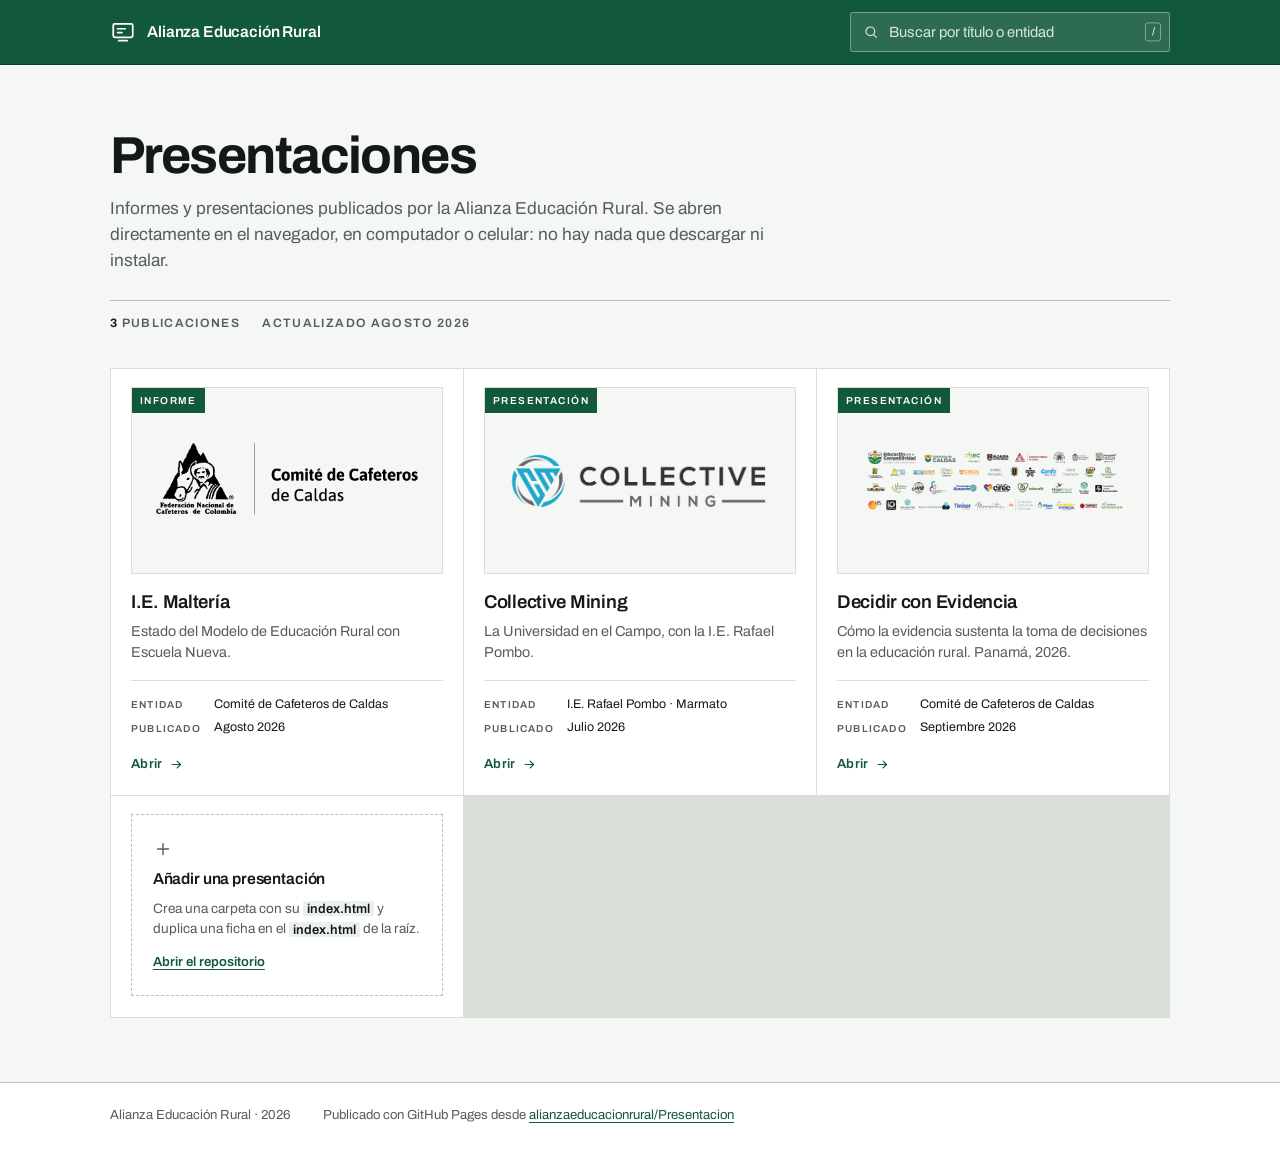
==== commit 341cc8af: "Añadir presentación Panamá 2026 y herramientas de ejercicio práctico Incluye la presentación "Decidi" ====
--- a/index.html
+++ b/index.html
@@ -333,7 +333,7 @@
       <p class="entrada">Informes y presentaciones publicados por la Alianza Educación Rural. Se abren directamente en el navegador, en computador o celular: no hay nada que descargar ni instalar.</p>
 
       <p class="estado">
-        <span><b id="conteo">2</b> <span id="conteo-texto">publicaciones</span></span>
+        <span><b id="conteo">3</b> <span id="conteo-texto">publicaciones</span></span>
         <span>Actualizado agosto 2026</span>
         <button class="limpiar" id="limpiar" type="button" hidden>Quitar filtro</button>
       </p>
@@ -371,6 +371,26 @@
           <dl class="campos">
             <dt>Entidad</dt><dd>I.E. Rafael Pombo · Marmato</dd>
             <dt>Publicado</dt><dd>Julio 2026</dd>
+          </dl>
+          <span class="abrir">Abrir
+            <svg viewBox="0 0 24 24" fill="none" stroke="currentColor" stroke-width="1.9" stroke-linecap="round" stroke-linejoin="round" aria-hidden="true">
+              <path d="M5 12h13M13 6.5l5.5 5.5-5.5 5.5"/>
+            </svg>
+          </span>
+        </a>
+      </li>
+
+      <li data-buscar="panama evidencia para la toma de decisiones comite de cafeteros de caldas educacion para la competitividad">
+        <a class="ficha" href="./panama/">
+          <span class="lamina">
+            <img src="./panama/Img/LOGOS-Competitividad-Feb.-2026 (2).png" alt="" width="320" height="192" loading="lazy">
+            <span class="clase">Presentación</span>
+          </span>
+          <h2 class="titulo">Decidir con Evidencia</h2>
+          <p class="resumen">Cómo la evidencia sustenta la toma de decisiones en la educación rural. Panamá, 2026.</p>
+          <dl class="campos">
+            <dt>Entidad</dt><dd>Comité de Cafeteros de Caldas</dd>
+            <dt>Publicado</dt><dd>Septiembre 2026</dd>
           </dl>
           <span class="abrir">Abrir
             <svg viewBox="0 0 24 24" fill="none" stroke="currentColor" stroke-width="1.9" stroke-linecap="round" stroke-linejoin="round" aria-hidden="true">
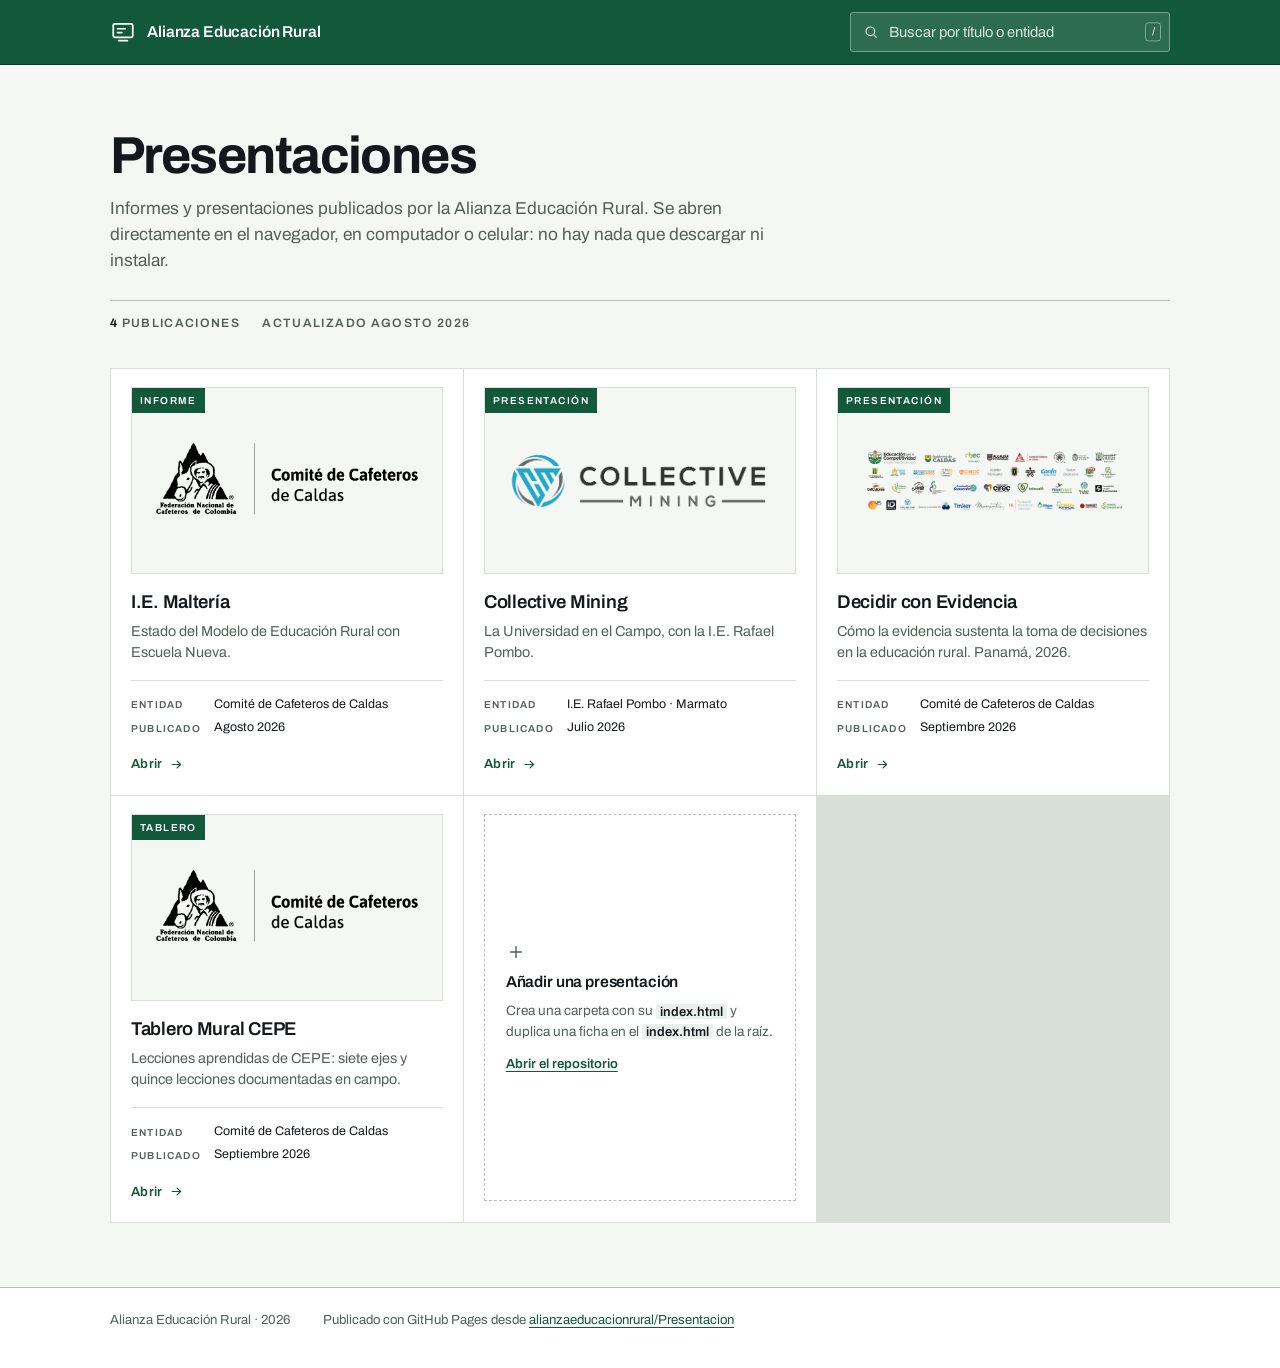
==== commit c2087e19: "Agregar Tablero Mural CEPE y publicarlo en el listado principal Nuevo tablero interactivo de leccion" ====
--- a/index.html
+++ b/index.html
@@ -333,7 +333,7 @@
       <p class="entrada">Informes y presentaciones publicados por la Alianza Educación Rural. Se abren directamente en el navegador, en computador o celular: no hay nada que descargar ni instalar.</p>
 
       <p class="estado">
-        <span><b id="conteo">3</b> <span id="conteo-texto">publicaciones</span></span>
+        <span><b id="conteo">4</b> <span id="conteo-texto">publicaciones</span></span>
         <span>Actualizado agosto 2026</span>
         <button class="limpiar" id="limpiar" type="button" hidden>Quitar filtro</button>
       </p>
@@ -388,6 +388,26 @@
           </span>
           <h2 class="titulo">Decidir con Evidencia</h2>
           <p class="resumen">Cómo la evidencia sustenta la toma de decisiones en la educación rural. Panamá, 2026.</p>
+          <dl class="campos">
+            <dt>Entidad</dt><dd>Comité de Cafeteros de Caldas</dd>
+            <dt>Publicado</dt><dd>Septiembre 2026</dd>
+          </dl>
+          <span class="abrir">Abrir
+            <svg viewBox="0 0 24 24" fill="none" stroke="currentColor" stroke-width="1.9" stroke-linecap="round" stroke-linejoin="round" aria-hidden="true">
+              <path d="M5 12h13M13 6.5l5.5 5.5-5.5 5.5"/>
+            </svg>
+          </span>
+        </a>
+      </li>
+
+      <li data-buscar="cepe tablero mural lecciones aprendidas comite de cafeteros de caldas educacion rural evidencia potencial">
+        <a class="ficha" href="./CEPE/">
+          <span class="lamina">
+            <img src="./CEPE/Logos/2.png" alt="" width="320" height="192" loading="lazy">
+            <span class="clase">Tablero</span>
+          </span>
+          <h2 class="titulo">Tablero Mural CEPE</h2>
+          <p class="resumen">Lecciones aprendidas de CEPE: siete ejes y quince lecciones documentadas en campo.</p>
           <dl class="campos">
             <dt>Entidad</dt><dd>Comité de Cafeteros de Caldas</dd>
             <dt>Publicado</dt><dd>Septiembre 2026</dd>
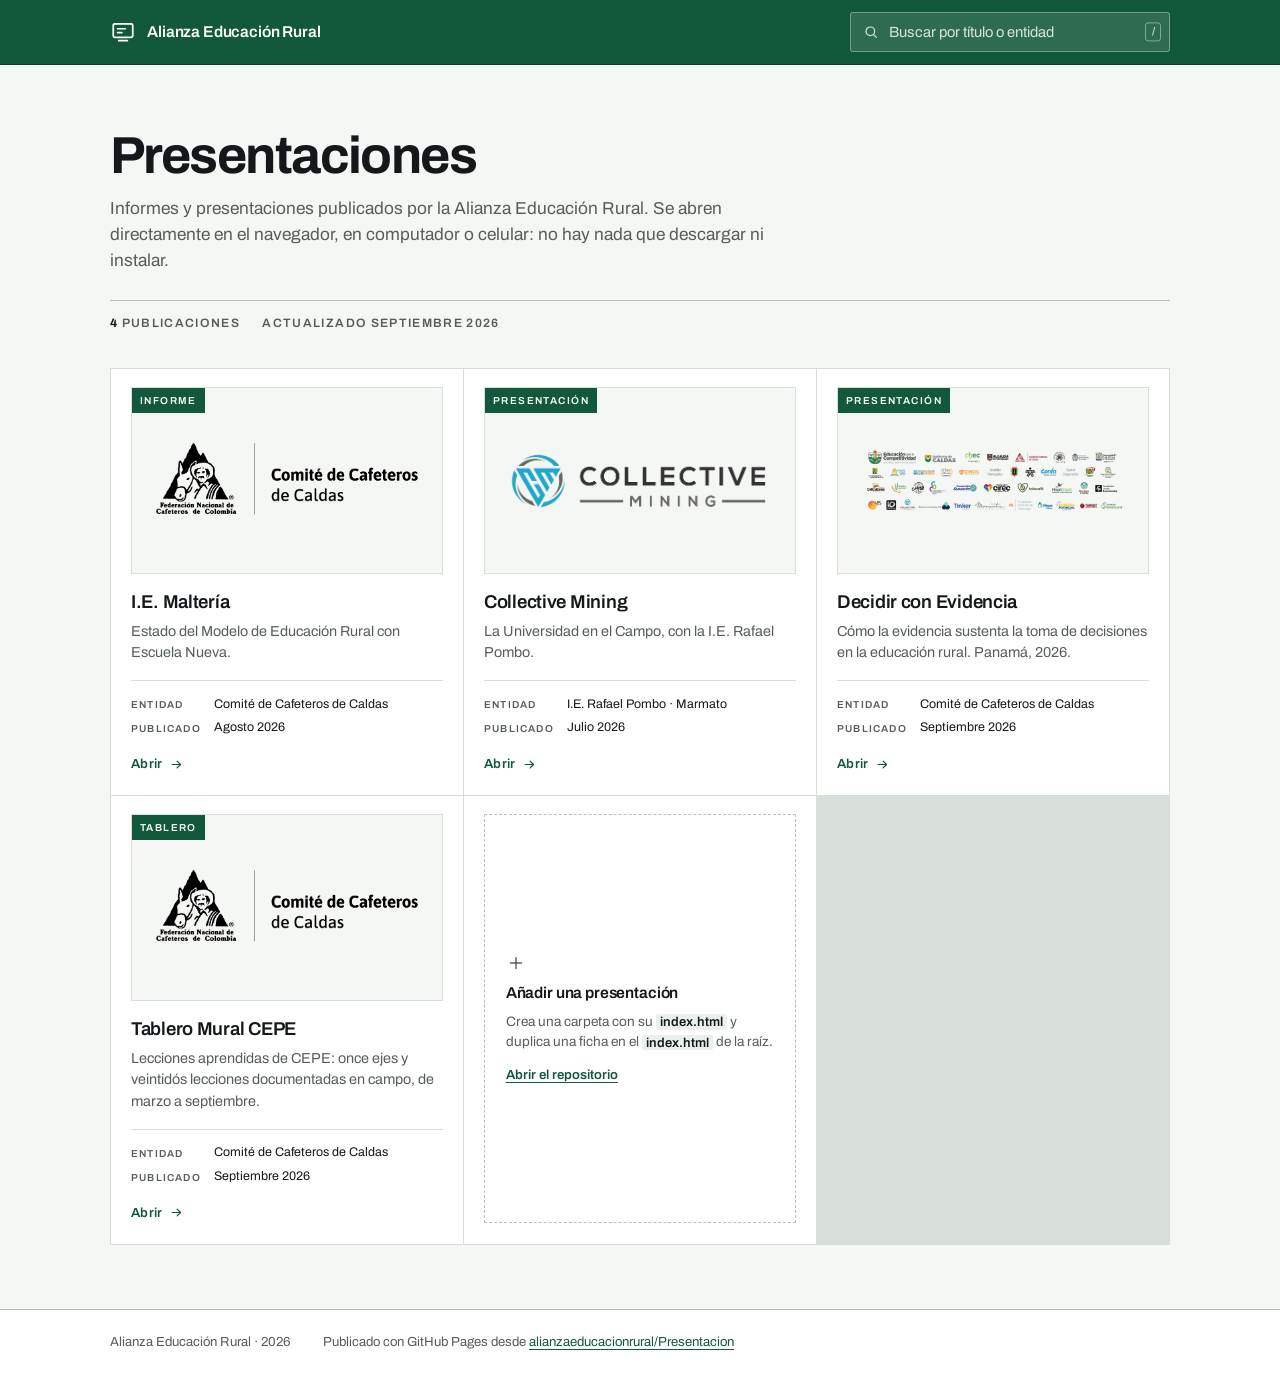
==== commit 77d44625: "Actualizar el catálogo con los conteos y la fecha del tablero CEPE Co-Authored-By: Claude Sonnet 5.5" ====
--- a/index.html
+++ b/index.html
@@ -334,7 +334,7 @@
 
       <p class="estado">
         <span><b id="conteo">4</b> <span id="conteo-texto">publicaciones</span></span>
-        <span>Actualizado agosto 2026</span>
+        <span>Actualizado septiembre 2026</span>
         <button class="limpiar" id="limpiar" type="button" hidden>Quitar filtro</button>
       </p>
     </div>
@@ -401,13 +401,13 @@
       </li>
 
       <li data-buscar="cepe tablero mural lecciones aprendidas comite de cafeteros de caldas educacion rural evidencia potencial">
-        <a class="ficha" href="./CEPE/">
+        <a class="ficha" href="./CEPE/lecciones-agosto/">
           <span class="lamina">
-            <img src="./CEPE/Logos/2.png" alt="" width="320" height="192" loading="lazy">
+            <img src="./CEPE/lecciones-agosto/Logos/2.png" alt="" width="320" height="192" loading="lazy">
             <span class="clase">Tablero</span>
           </span>
           <h2 class="titulo">Tablero Mural CEPE</h2>
-          <p class="resumen">Lecciones aprendidas de CEPE: siete ejes y quince lecciones documentadas en campo.</p>
+          <p class="resumen">Lecciones aprendidas de CEPE: once ejes y veintidós lecciones documentadas en campo, de marzo a septiembre.</p>
           <dl class="campos">
             <dt>Entidad</dt><dd>Comité de Cafeteros de Caldas</dd>
             <dt>Publicado</dt><dd>Septiembre 2026</dd>
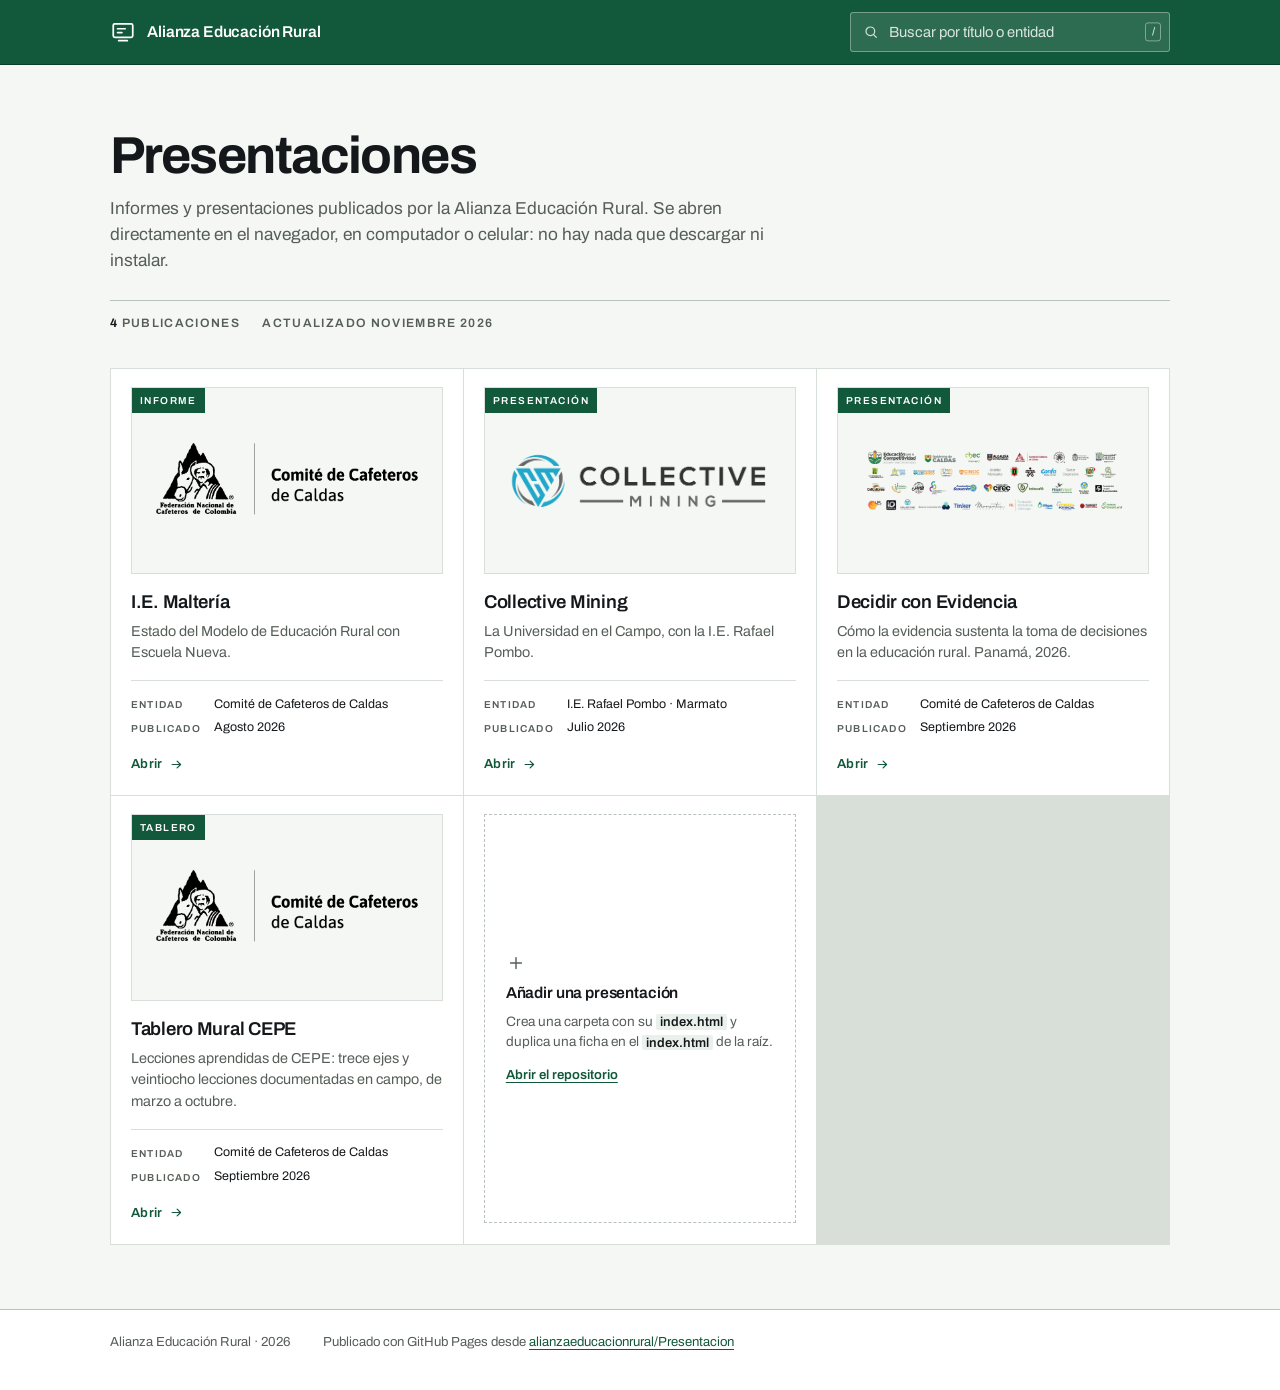
==== commit 76118c0b: "Agregar información de octubre al tablero CEPE y actualizar el catálogo Co-Authored-By: Claude Sonne" ====
--- a/index.html
+++ b/index.html
@@ -334,7 +334,7 @@
 
       <p class="estado">
         <span><b id="conteo">4</b> <span id="conteo-texto">publicaciones</span></span>
-        <span>Actualizado septiembre 2026</span>
+        <span>Actualizado noviembre 2026</span>
         <button class="limpiar" id="limpiar" type="button" hidden>Quitar filtro</button>
       </p>
     </div>
@@ -407,7 +407,7 @@
             <span class="clase">Tablero</span>
           </span>
           <h2 class="titulo">Tablero Mural CEPE</h2>
-          <p class="resumen">Lecciones aprendidas de CEPE: once ejes y veintidós lecciones documentadas en campo, de marzo a septiembre.</p>
+          <p class="resumen">Lecciones aprendidas de CEPE: trece ejes y veintiocho lecciones documentadas en campo, de marzo a octubre.</p>
           <dl class="campos">
             <dt>Entidad</dt><dd>Comité de Cafeteros de Caldas</dd>
             <dt>Publicado</dt><dd>Septiembre 2026</dd>
